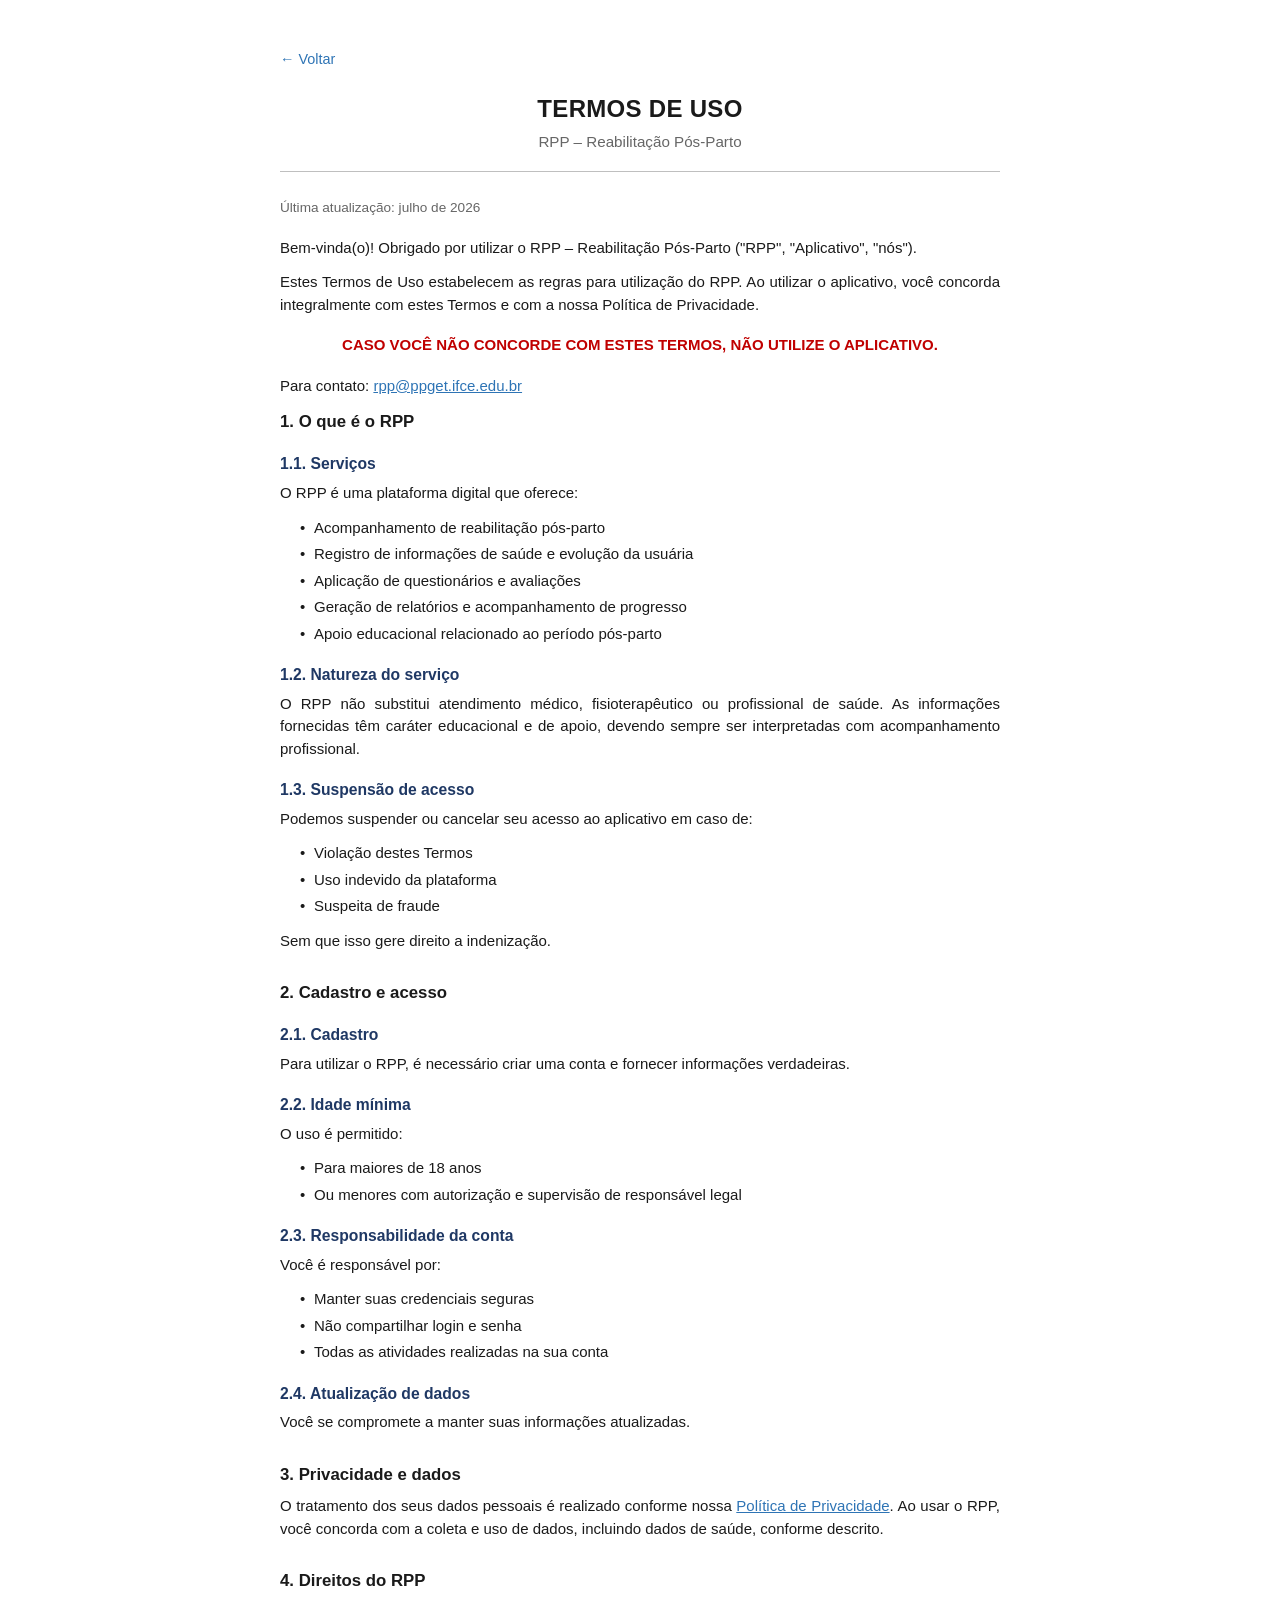
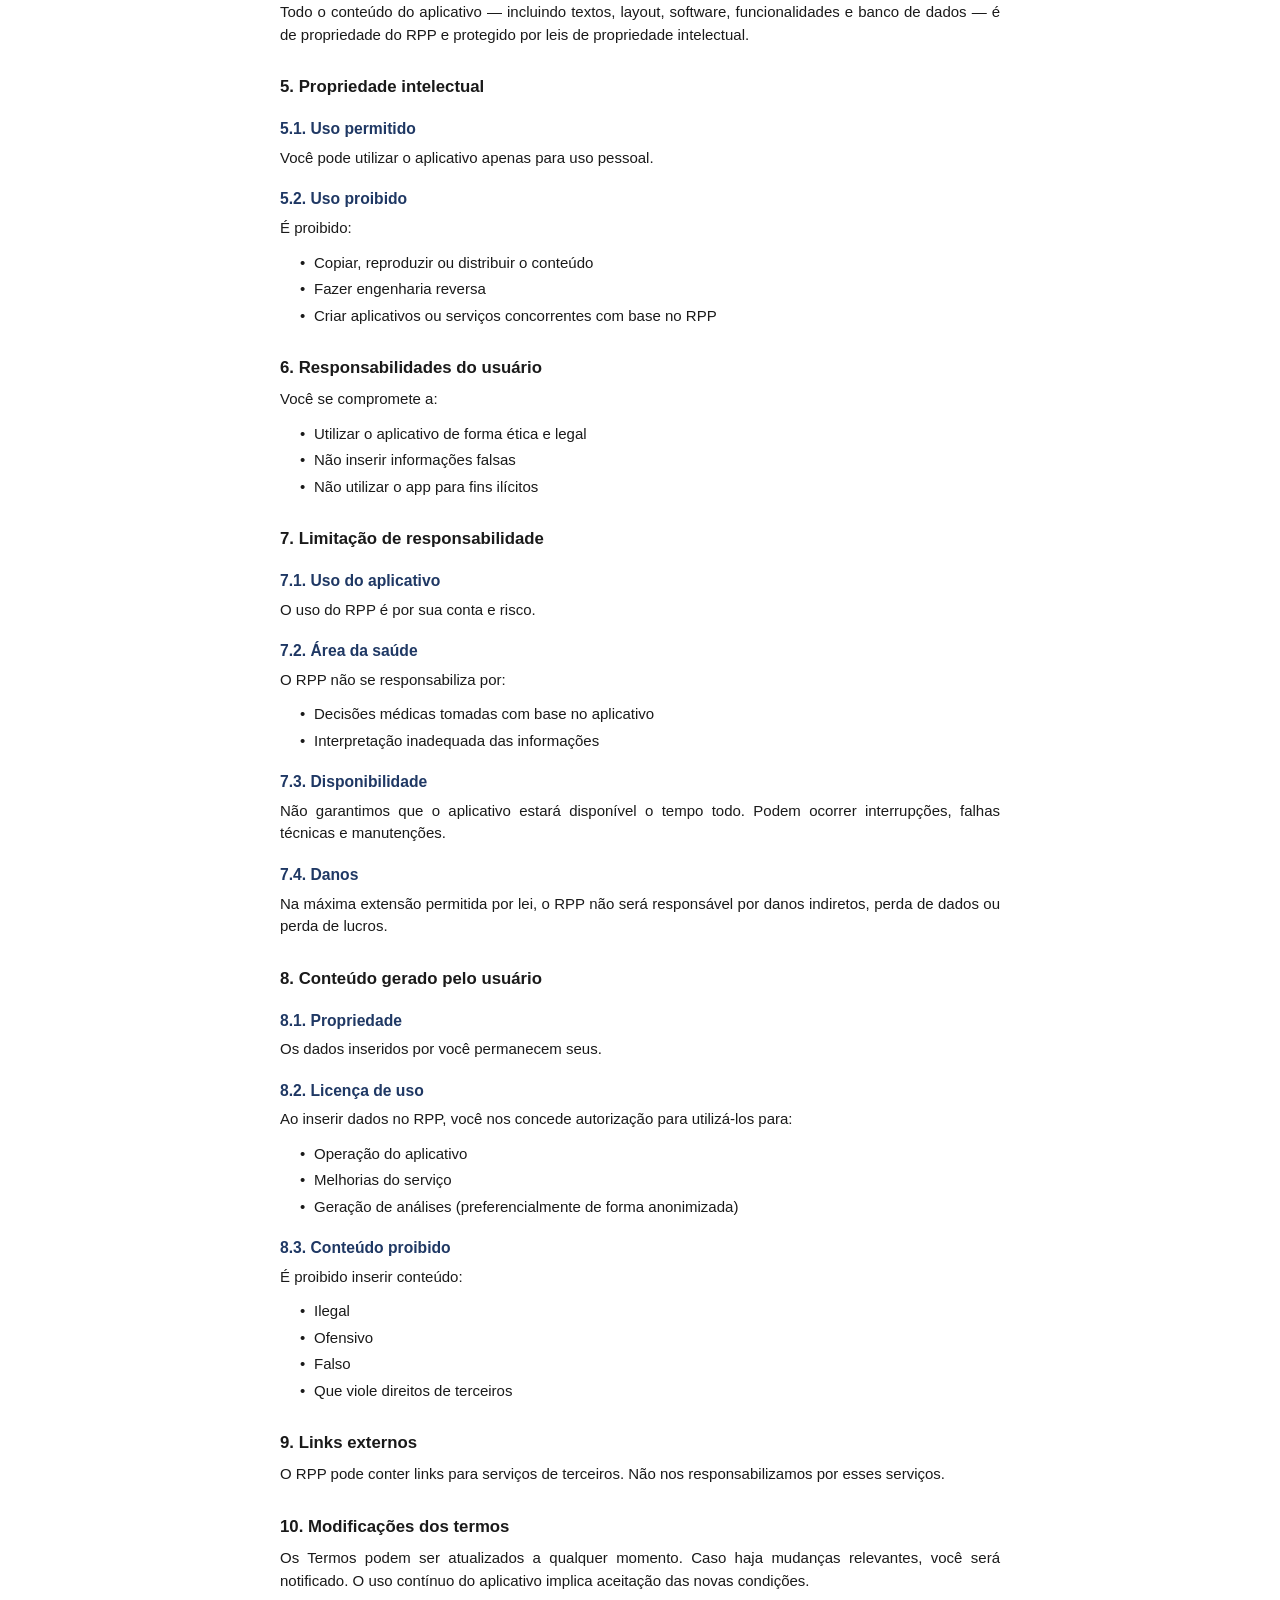
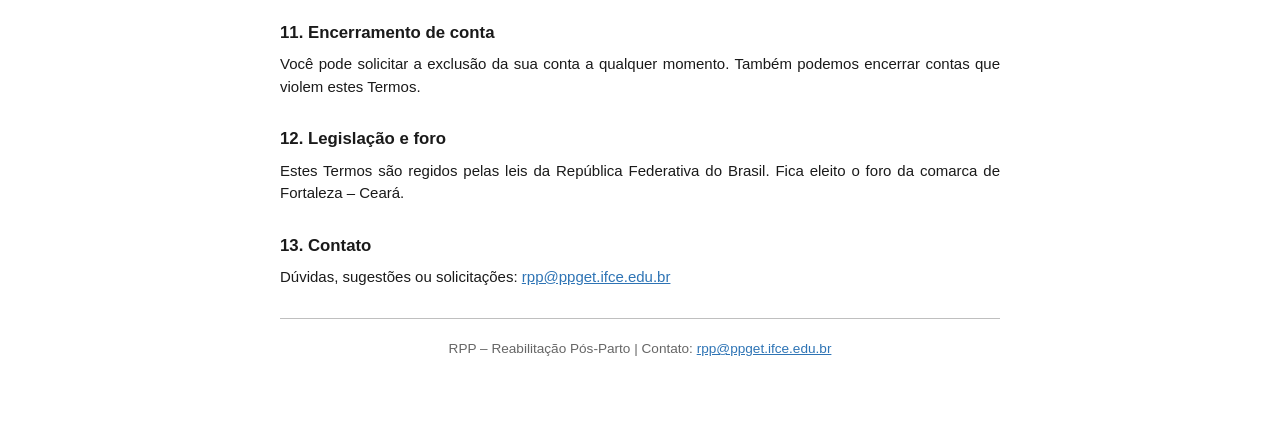
==== termos.html @ 52b76fd6 "Documentos legais RPP" ====
<!DOCTYPE html>
<html lang="pt-BR">
<head>
<meta charset="UTF-8">
<meta name="viewport" content="width=device-width, initial-scale=1.0">
<title>Termos de Uso | RPP – Reabilitação Pós-Parto</title>
<link rel="stylesheet" href="style.css">
</head>
<body>
  <div class="container">
    <a class="back-link" href="index.html">&larr; Voltar</a>

    <h1 class="doc-title">TERMOS DE USO</h1>
    <p class="doc-subtitle">RPP – Reabilitação Pós-Parto</p>
    <hr>

    <p class="updated">Última atualização: julho de 2026</p>

    <p>Bem-vinda(o)! Obrigado por utilizar o RPP – Reabilitação Pós-Parto ("RPP", "Aplicativo", "nós").</p>

    <p>Estes Termos de Uso estabelecem as regras para utilização do RPP. Ao utilizar o aplicativo, você concorda integralmente com estes Termos e com a nossa Política de Privacidade.</p>

    <p class="warning">CASO VOCÊ NÃO CONCORDE COM ESTES TERMOS, NÃO UTILIZE O APLICATIVO.</p>

    <p>Para contato: <a href="mailto:rpp@ppget.ifce.edu.br">rpp@ppget.ifce.edu.br</a></p>

      <h2>1. O que é o RPP</h2>

      <h3>1.1. Serviços</h3>
      <p>O RPP é uma plataforma digital que oferece:</p>
      <ul>
        <li>Acompanhamento de reabilitação pós-parto</li>
        <li>Registro de informações de saúde e evolução da usuária</li>
        <li>Aplicação de questionários e avaliações</li>
        <li>Geração de relatórios e acompanhamento de progresso</li>
        <li>Apoio educacional relacionado ao período pós-parto</li>
      </ul>

      <h3>1.2. Natureza do serviço</h3>
      <p>O RPP não substitui atendimento médico, fisioterapêutico ou profissional de saúde. As informações fornecidas têm caráter educacional e de apoio, devendo sempre ser interpretadas com acompanhamento profissional.</p>

      <h3>1.3. Suspensão de acesso</h3>
      <p>Podemos suspender ou cancelar seu acesso ao aplicativo em caso de:</p>
      <ul>
        <li>Violação destes Termos</li>
        <li>Uso indevido da plataforma</li>
        <li>Suspeita de fraude</li>
      </ul>
      <p>Sem que isso gere direito a indenização.</p>

      <h2>2. Cadastro e acesso</h2>

      <h3>2.1. Cadastro</h3>
      <p>Para utilizar o RPP, é necessário criar uma conta e fornecer informações verdadeiras.</p>

      <h3>2.2. Idade mínima</h3>
      <p>O uso é permitido:</p>
      <ul>
        <li>Para maiores de 18 anos</li>
        <li>Ou menores com autorização e supervisão de responsável legal</li>
      </ul>

      <h3>2.3. Responsabilidade da conta</h3>
      <p>Você é responsável por:</p>
      <ul>
        <li>Manter suas credenciais seguras</li>
        <li>Não compartilhar login e senha</li>
        <li>Todas as atividades realizadas na sua conta</li>
      </ul>

      <h3>2.4. Atualização de dados</h3>
      <p>Você se compromete a manter suas informações atualizadas.</p>

      <h2>3. Privacidade e dados</h2>
      <p>O tratamento dos seus dados pessoais é realizado conforme nossa <a href="privacidade.html">Política de Privacidade</a>. Ao usar o RPP, você concorda com a coleta e uso de dados, incluindo dados de saúde, conforme descrito.</p>

      <h2>4. Direitos do RPP</h2>
      <p>Todo o conteúdo do aplicativo — incluindo textos, layout, software, funcionalidades e banco de dados — é de propriedade do RPP e protegido por leis de propriedade intelectual.</p>

      <h2>5. Propriedade intelectual</h2>

      <h3>5.1. Uso permitido</h3>
      <p>Você pode utilizar o aplicativo apenas para uso pessoal.</p>

      <h3>5.2. Uso proibido</h3>
      <p>É proibido:</p>
      <ul>
        <li>Copiar, reproduzir ou distribuir o conteúdo</li>
        <li>Fazer engenharia reversa</li>
        <li>Criar aplicativos ou serviços concorrentes com base no RPP</li>
      </ul>

      <h2>6. Responsabilidades do usuário</h2>
      <p>Você se compromete a:</p>
      <ul>
        <li>Utilizar o aplicativo de forma ética e legal</li>
        <li>Não inserir informações falsas</li>
        <li>Não utilizar o app para fins ilícitos</li>
      </ul>

      <h2>7. Limitação de responsabilidade</h2>

      <h3>7.1. Uso do aplicativo</h3>
      <p>O uso do RPP é por sua conta e risco.</p>

      <h3>7.2. Área da saúde</h3>
      <p>O RPP não se responsabiliza por:</p>
      <ul>
        <li>Decisões médicas tomadas com base no aplicativo</li>
        <li>Interpretação inadequada das informações</li>
      </ul>

      <h3>7.3. Disponibilidade</h3>
      <p>Não garantimos que o aplicativo estará disponível o tempo todo. Podem ocorrer interrupções, falhas técnicas e manutenções.</p>

      <h3>7.4. Danos</h3>
      <p>Na máxima extensão permitida por lei, o RPP não será responsável por danos indiretos, perda de dados ou perda de lucros.</p>

      <h2>8. Conteúdo gerado pelo usuário</h2>

      <h3>8.1. Propriedade</h3>
      <p>Os dados inseridos por você permanecem seus.</p>

      <h3>8.2. Licença de uso</h3>
      <p>Ao inserir dados no RPP, você nos concede autorização para utilizá-los para:</p>
      <ul>
        <li>Operação do aplicativo</li>
        <li>Melhorias do serviço</li>
        <li>Geração de análises (preferencialmente de forma anonimizada)</li>
      </ul>

      <h3>8.3. Conteúdo proibido</h3>
      <p>É proibido inserir conteúdo:</p>
      <ul>
        <li>Ilegal</li>
        <li>Ofensivo</li>
        <li>Falso</li>
        <li>Que viole direitos de terceiros</li>
      </ul>

      <h2>9. Links externos</h2>
      <p>O RPP pode conter links para serviços de terceiros. Não nos responsabilizamos por esses serviços.</p>

      <h2>10. Modificações dos termos</h2>
      <p>Os Termos podem ser atualizados a qualquer momento. Caso haja mudanças relevantes, você será notificado. O uso contínuo do aplicativo implica aceitação das novas condições.</p>

      <h2>11. Encerramento de conta</h2>
      <p>Você pode solicitar a exclusão da sua conta a qualquer momento. Também podemos encerrar contas que violem estes Termos.</p>

      <h2>12. Legislação e foro</h2>
      <p>Estes Termos são regidos pelas leis da República Federativa do Brasil. Fica eleito o foro da comarca de Fortaleza – Ceará.</p>

    <h2>13. Contato</h2>
    <p>Dúvidas, sugestões ou solicitações: <a href="mailto:rpp@ppget.ifce.edu.br">rpp@ppget.ifce.edu.br</a></p>

    <footer>
      RPP – Reabilitação Pós-Parto | Contato: <a href="mailto:rpp@ppget.ifce.edu.br">rpp@ppget.ifce.edu.br</a>
    </footer>
  </div>
</body>
</html>
---- style.css ----
:root {
  --text: #1a1a1a;
  --muted: #666666;
  --h1: #1a1a1a;
  --h2: #1f3864;
  --link: #2e74b5;
  --warn: #c00000;
  --rule: #bfbfbf;
  --highlight-bg: #f2f2f2;
}

* {
  box-sizing: border-box;
}

body {
  margin: 0;
  font-family: Arial, Helvetica, sans-serif;
  background: #ffffff;
  color: var(--text);
  line-height: 1.5;
  font-size: 15px;
}

.container {
  max-width: 800px;
  margin: 0 auto;
  padding: 48px 40px 40px;
}

.doc-title {
  text-align: center;
  margin: 0 0 4px;
  font-size: 1.5rem;
  font-weight: bold;
  color: var(--h1);
  letter-spacing: 0.3px;
}

.doc-subtitle {
  text-align: center;
  margin: 0 0 18px;
  color: var(--muted);
  font-size: 0.95rem;
}

hr {
  border: none;
  border-top: 1px solid var(--rule);
  margin: 0 0 26px;
}

h2 {
  color: var(--h1);
  font-size: 1.05rem;
  font-weight: bold;
  margin-top: 28px;
  margin-bottom: 8px;
}

h2:first-of-type {
  margin-top: 0;
}

h3 {
  color: var(--h2);
  font-size: 0.98rem;
  font-weight: bold;
  margin-top: 18px;
  margin-bottom: 6px;
}

p {
  margin: 0 0 12px;
  text-align: justify;
}

ul {
  margin: 0 0 12px;
  padding-left: 20px;
  list-style: none;
}

li {
  margin-bottom: 4px;
  position: relative;
  padding-left: 14px;
}

li::before {
  content: "•";
  position: absolute;
  left: 0;
}

.warning {
  color: var(--warn);
  font-weight: bold;
  text-align: center;
  margin: 18px 0;
}

.highlight {
  background: var(--highlight-bg);
  padding: 10px 14px;
  margin: 10px 0 16px;
  font-size: 0.95rem;
}

.updated {
  color: var(--muted);
  font-size: 0.85rem;
  margin-bottom: 18px;
}

a {
  color: var(--link);
}

footer {
  text-align: center;
  color: var(--muted);
  font-size: 0.85rem;
  padding: 20px 20px 40px;
  border-top: 1px solid var(--rule);
  margin-top: 30px;
}

.nav-links {
  text-align: center;
  margin: 30px 0 0;
}

.nav-links a {
  display: inline-block;
  margin: 0 10px;
  font-weight: bold;
  text-decoration: none;
}

.home-list {
  margin-top: 24px;
}

.home-item {
  display: block;
  padding: 14px 0;
  border-bottom: 1px solid var(--rule);
  text-decoration: none;
  color: var(--text);
}

.home-item h3 {
  margin: 0 0 2px;
  color: var(--h2);
}

.home-item span {
  color: var(--muted);
  font-size: 0.9rem;
}

.back-link {
  display: inline-block;
  margin-bottom: 20px;
  font-size: 0.9rem;
  text-decoration: none;
}
                                                
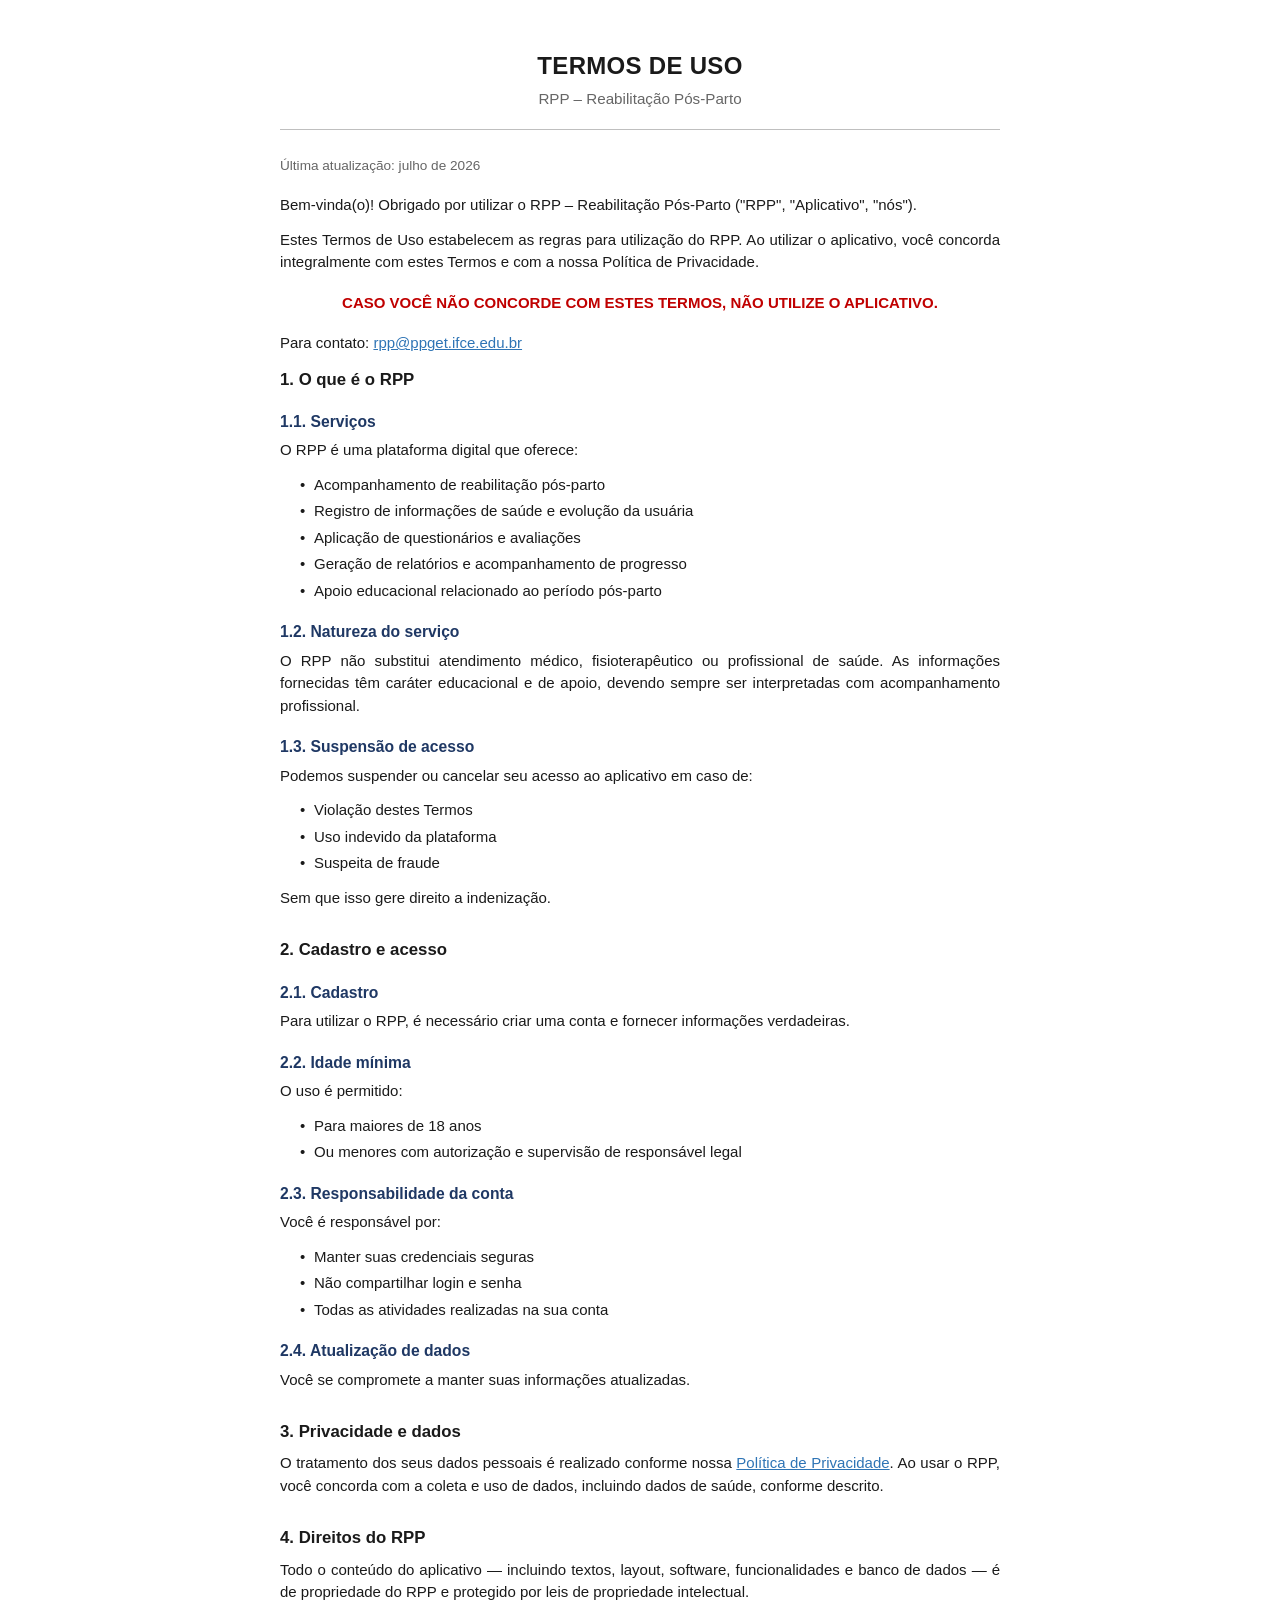
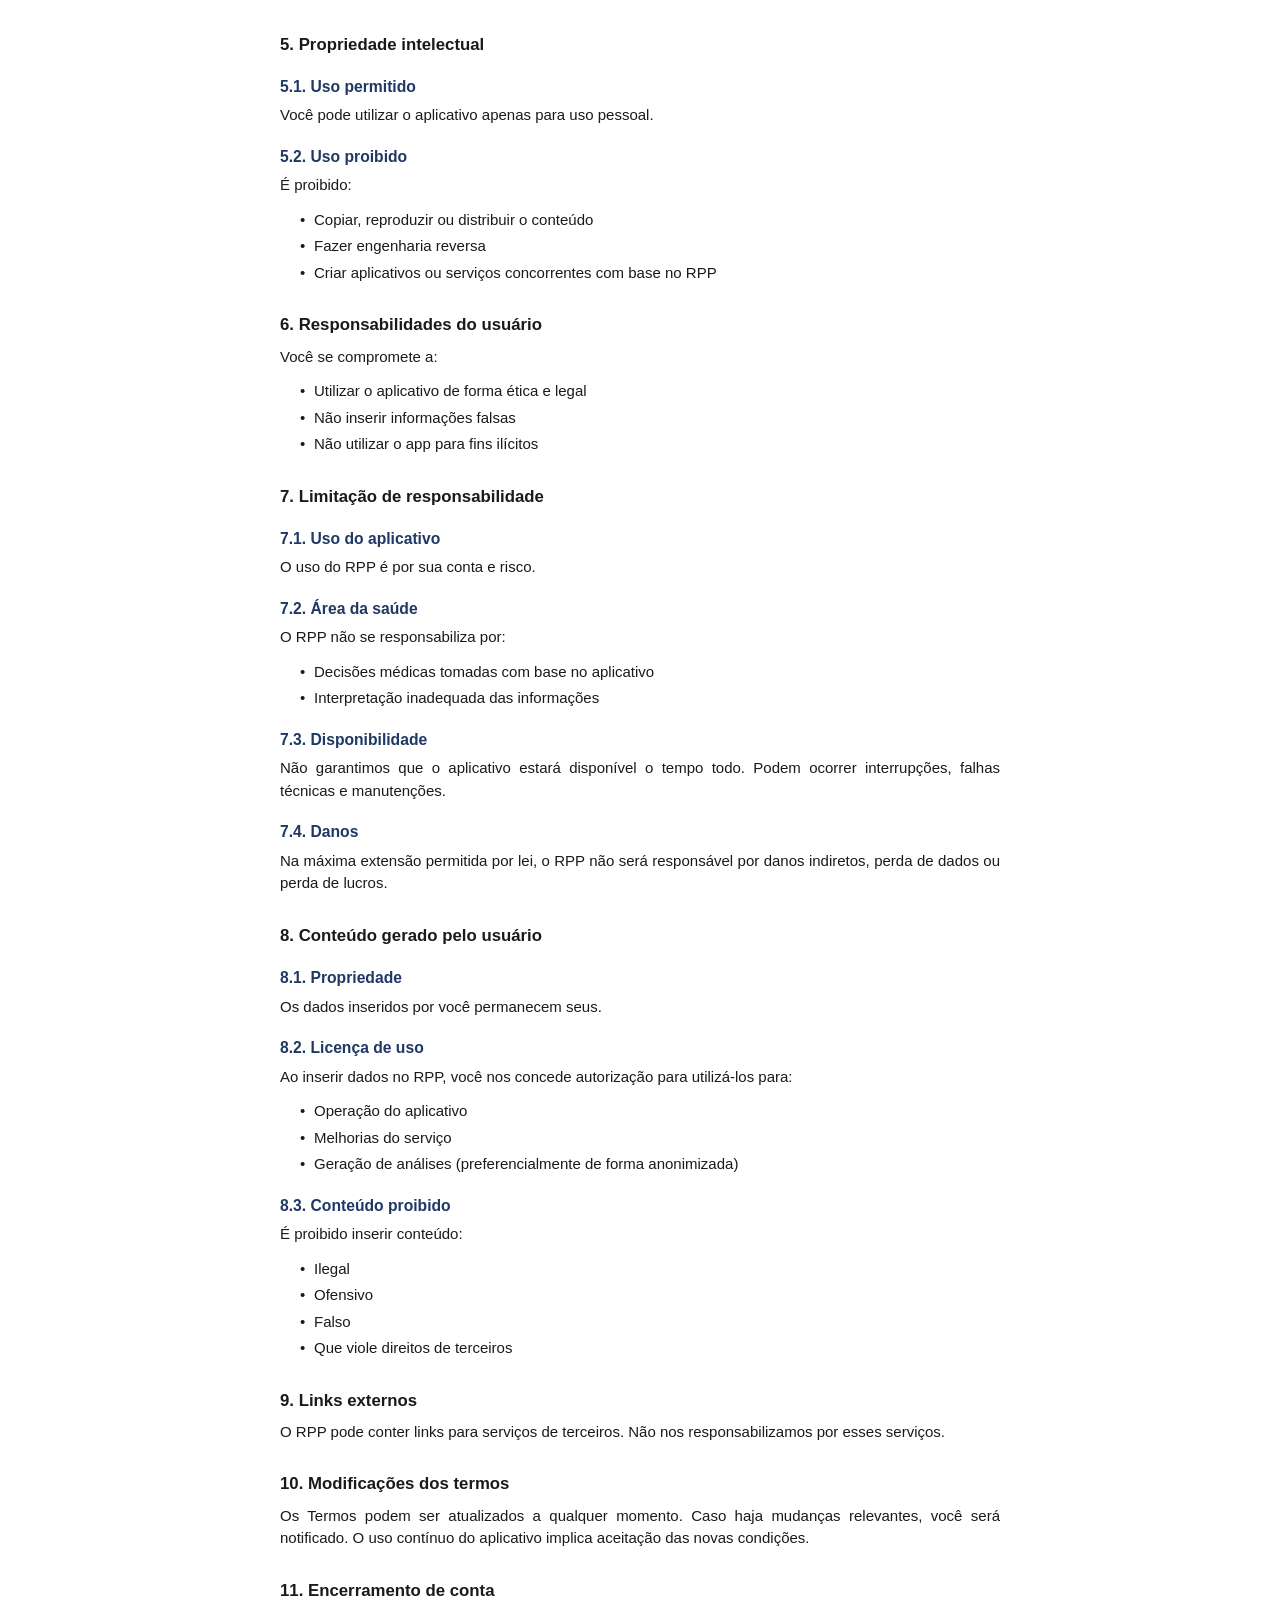
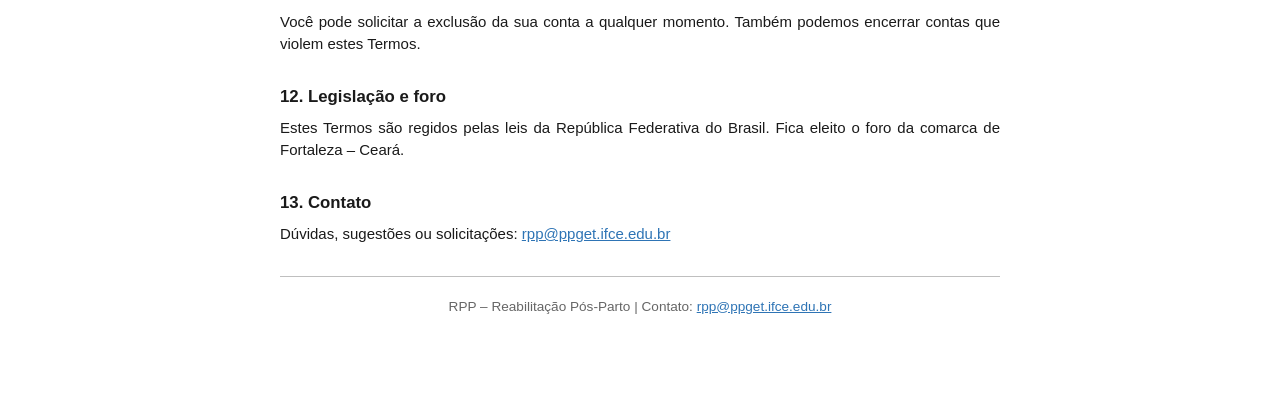
==== commit 27e69625: "Ajustes no documentos" ====
--- a/termos.html
+++ b/termos.html
@@ -8,7 +8,6 @@
 </head>
 <body>
   <div class="container">
-    <a class="back-link" href="index.html">&larr; Voltar</a>
 
     <h1 class="doc-title">TERMOS DE USO</h1>
     <p class="doc-subtitle">RPP – Reabilitação Pós-Parto</p>
